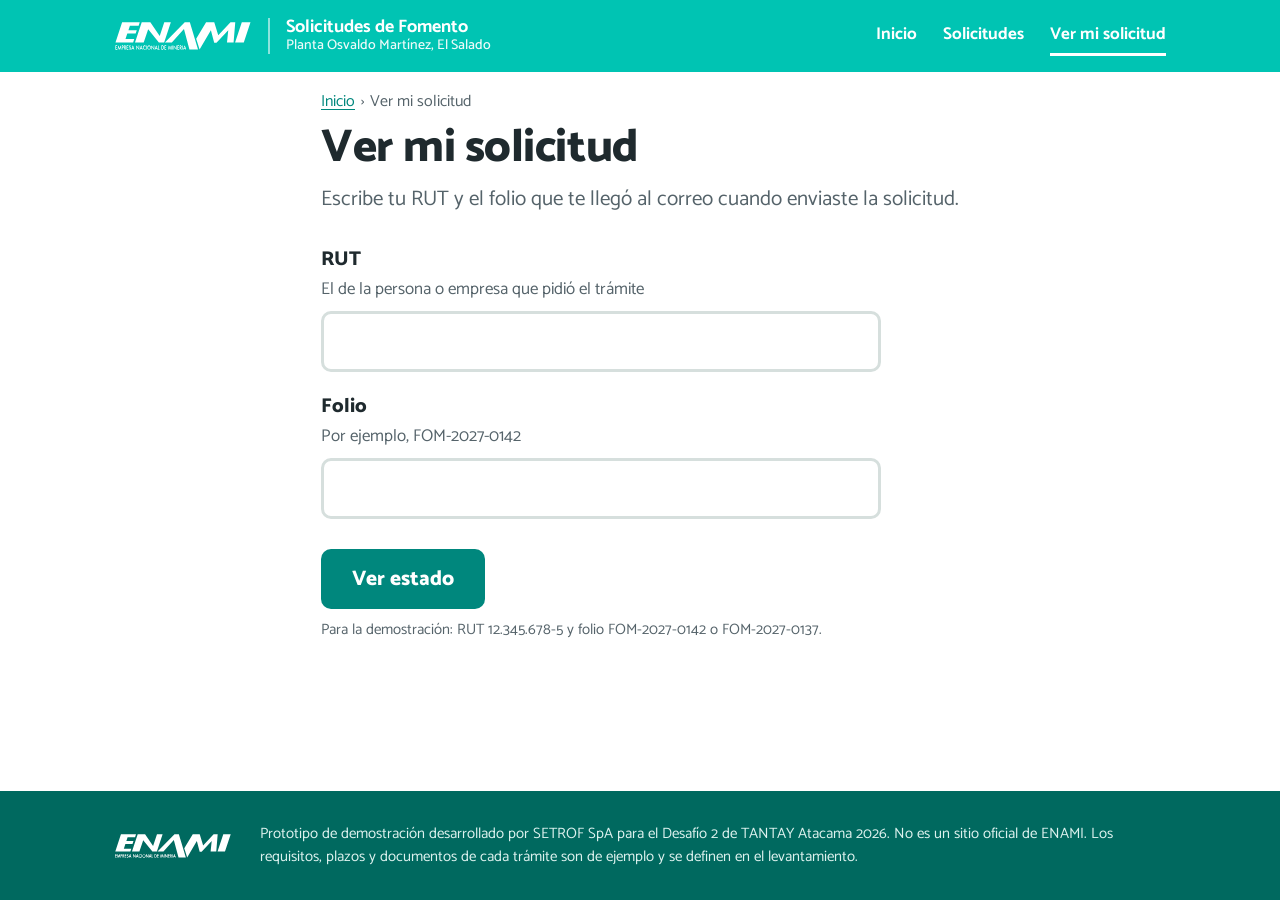
==== estado.html @ 1a8aae2f "Portal Fomento ENAMI - maqueta beta" ====
<!doctype html>
<html lang="es">
<head>
<meta charset="utf-8">
<meta name="viewport" content="width=device-width, initial-scale=1">
<title>Ver mi solicitud | Fomento ENAMI El Salado</title>
<link rel="preconnect" href="https://fonts.googleapis.com">
<link rel="preconnect" href="https://fonts.gstatic.com" crossorigin>
<link href="https://fonts.googleapis.com/css2?family=Catamaran:wght@400;500;600;700;800&display=swap" rel="stylesheet">
<link rel="stylesheet" href="estilos.css">
</head>
<body>
<main class="contenedor angosto">
  <p class="migas"><a href="index.html">Inicio</a><span>&rsaquo;</span>Ver mi solicitud</p>
  <div class="titulo">
    <h1>Ver mi solicitud</h1>
    <p class="lead">Escribe tu RUT y el folio que te llegó al correo cuando enviaste la solicitud.</p>
  </div>
  <form class="consulta" id="consulta" novalidate>
    <div class="campo" id="c-rut"><label for="rut">RUT</label><span class="pista">El de la persona o empresa que pidió el trámite</span><input id="rut" data-rut autocomplete="off"></div>
    <div class="campo" id="c-folio"><label for="folio">Folio</label><span class="pista">Por ejemplo, FOM-2027-0142</span><input id="folio" autocomplete="off"></div>
    <div class="acciones"><button class="btn btn-tea">Ver estado</button></div>
    <p class="demo">Para la demostración: RUT 12.345.678-5 y folio FOM-2027-0142 o FOM-2027-0137.</p>
  </form>
  <section id="resultado" hidden>
    <div class="estado-cab"><h2 id="r-folio"></h2><p id="r-sub"></p></div>
    <div class="aviso" id="aviso" hidden></div>
    <ol class="linea" id="linea"></ol>
  </section>
</main>
<script src="comun.js"></script>
<script>
pintarMarco('estado');
activarRut();
$('#folio').addEventListener('input', (e) => (e.target.value = e.target.value.toUpperCase()));
const ETAPAS = ['Solicitud recibida', 'Documentación completa', 'Evaluación técnica', 'Evaluación comercial', 'Aprobación de jefatura', 'Resolución'];
const CASOS = {
  'FOM-2027-0142': { tramite: 'Anticipo', fecha: 'el 4 de marzo', en: 2, fechas: ['4 mar', '4 mar'] },
  'FOM-2027-0137': { tramite: 'Arriendo', fecha: 'el 27 de febrero', en: 1, fechas: ['27 feb'], falta: 'plan de trabajo' },
};
// Solicitud recién enviada desde la ficha
if (param('folio') === 'FOM-2027-0143') {
  const f = +param('faltan') || 0;
  CASOS['FOM-2027-0143'] = { tramite: (TRAMITES[param('t')] || TRAMITES.anticipo).corto, fecha: 'hoy', en: f ? 1 : 2, fechas: ['hoy', 'hoy'], falta: f ? `${f} documento${f > 1 ? 's' : ''} de tu ficha` : null };
}

function quitarErrores() { $('.resumen-error')?.remove(); $$('.error-campo').forEach((x) => x.remove()); $$('input.mal').forEach((x) => x.classList.remove('mal')); }
function error(id, msg) {
  quitarErrores();
  const caja = document.createElement('div'); caja.className = 'resumen-error'; caja.setAttribute('role', 'alert'); caja.tabIndex = -1;
  caja.innerHTML = `<h2>Hay un problema</h2><ul><li><a href="#${id}">${msg}</a></li></ul>`;
  $('#consulta').prepend(caja);
  $(`#${id}`).classList.add('mal');
  $(`#c-${id}`).insertAdjacentHTML('beforeend', `<span class="error-campo">${msg}</span>`);
  $('a', caja).addEventListener('click', (e) => { e.preventDefault(); $(`#${id}`).focus(); });
  caja.focus();
}

function pintarLinea(en, fechas, falta) {
  $('#linea').innerHTML = ETAPAS.map((t, i) => {
    const cls = i < en ? 'hecho' : i === en ? 'ahora' : '';
    let tx = i < en ? (fechas[i] ? `Listo, ${fechas[i]}` : 'Listo') : i === en ? (falta && i === 1 ? 'Esperando tu documento' : 'En curso') : '';
    if (i === en && i === 2) tx = 'En curso: la está revisando el equipo técnico';
    return `<li class="${cls}"><span class="pt"></span><h3>${t}</h3>${tx ? `<p>${tx}</p>` : ''}</li>`;
  }).join('');
}

function mostrar(folio) {
  const c = CASOS[folio];
  $('#consulta').hidden = true; $('.titulo .lead').textContent = 'Así va tu solicitud. Te avisamos por correo cada vez que cambia de etapa.';
  $('#resultado').hidden = false;
  $('#r-folio').textContent = folio;
  $('#r-sub').textContent = `${c.tramite}, ingresada ${c.fecha}`;
  const av = $('#aviso');
  if (c.falta) {
    av.hidden = false; av.classList.remove('resuelto');
    av.innerHTML = `<p><b>Falta:</b> ${c.falta}. Súbelo aquí y tu solicitud sigue avanzando.</p><label class="btn btn-nar">Subir documento<input type="file" hidden></label>`;
    $('input', av).addEventListener('change', (e) => {
      if (!e.target.files.length) return;
      av.classList.add('resuelto'); av.innerHTML = '<p><b>Documento recibido.</b> Tu solicitud pasa a evaluación técnica.</p>';
      pintarLinea(2, [...c.fechas.slice(0, 1), 'hoy']);
    });
  } else av.hidden = true;
  pintarLinea(c.falta ? 1 : c.en, c.fechas, c.falta);
  $('.titulo h1').setAttribute('tabindex', '-1'); $('.titulo h1').focus();
}

$('#consulta').addEventListener('submit', (e) => {
  e.preventDefault();
  const rut = $('#rut').value, f = $('#folio').value.trim();
  if (!rutValido(rut)) return error('rut', 'Escribe un RUT válido. Revisa el dígito verificador');
  if (!/^FOM-\d{4}-\d{4}$/.test(f)) return error('folio', 'El folio tiene la forma FOM-2027-0142');
  if (!CASOS[f]) return error('folio', 'No encontramos ese folio para este RUT. Revisa el correo con que enviaste tu solicitud');
  quitarErrores();
  mostrar(f);
});

if (param('folio') && CASOS[param('folio')]) mostrar(param('folio'));
</script>
</body>
</html>
---- estilos.css ----
/* Plan A: estructura de sitio de trámites (ChileAtiende / GOV.UK) con colores de enami.cl */
:root{
  --teal:#00C4B3; --teal-p:#00877D; --teal-o:#00695F;
  --naranjo:#F88D2B; --naranjo-o:#C9650C;
  --tinta:#1F2A2E; --gris:#55636A; --roca:#EEF2F1; --linea:#D6DFDD; --claro:#E9F8F6;
  --rojo:#B03A2E;
}
*,*::before,*::after{box-sizing:border-box}
[hidden]{display:none!important}
html{scroll-behavior:smooth}
body{margin:0;background:#fff;color:var(--tinta);font-family:Catamaran,"Segoe UI",Arial,sans-serif;font-size:19px;line-height:1.5;-webkit-font-smoothing:antialiased;display:flex;flex-direction:column;min-height:100vh}
main{flex:1}
h1,h2,h3,p,ul,ol,dl{margin:0}
a{color:var(--teal-p);text-underline-offset:3px}
a:hover{color:var(--teal-o)}
.contenedor{max-width:1100px;margin:0 auto;padding-inline:24px}
.angosto{max-width:720px}
:focus-visible{outline:3px solid var(--naranjo);outline-offset:3px}
@media (prefers-reduced-motion:reduce){*{animation:none!important;transition:none!important;scroll-behavior:auto!important}}

/* Barra */
.barra{background:var(--teal);color:#fff;position:sticky;top:0;z-index:20}
.barra-in{display:flex;align-items:center;justify-content:space-between;gap:20px;min-height:72px}
.marca{display:flex;align-items:center;gap:16px;color:#fff;text-decoration:none}
.marca:hover{color:#fff}
.marca img{height:28px;width:auto;display:block}
.marca span{font-weight:700;font-size:18px;line-height:1.1;border-left:2px solid rgba(255,255,255,.55);padding-left:16px}
.marca small{display:block;font-weight:500;font-size:14px;opacity:.92}
.menu{display:flex;gap:26px}
.menu a{color:#fff;text-decoration:none;font-weight:700;font-size:17px;padding:6px 0;border-bottom:3px solid transparent}
.menu a:hover,.menu a[aria-current=page]{border-color:#fff;color:#fff}

/* Migas */
.migas{font-size:16px;color:var(--gris);padding-top:18px}
.migas a{color:var(--teal-p)}
.migas span{margin:0 6px}

/* Botones */
.btn{display:inline-flex;align-items:center;justify-content:center;gap:10px;font:inherit;font-weight:800;font-size:21px;border:3px solid transparent;border-radius:10px;padding:14px 28px;min-height:60px;text-decoration:none;cursor:pointer;line-height:1.1}
.btn svg{width:22px;height:22px;flex:none}
.btn-nar{background:var(--naranjo);color:var(--tinta)}.btn-nar:hover{background:#ff9d40;color:var(--tinta)}
.btn-tea{background:var(--teal-p);color:#fff}.btn-tea:hover{background:var(--teal-o);color:#fff}
.btn-borde{background:#fff;color:var(--teal-p);border-color:var(--teal-p)}.btn-borde:hover{background:var(--claro)}
.btn-oscuro{background:var(--tinta);color:#fff}.btn-oscuro:hover{background:#33444A;color:#fff}
/* Botón con el estilo del oficial de ClaveÚnica (azul gob.cl) */
.btn-cu{background:#0F69C4;color:#fff;border-radius:6px;font-family:Roboto,"Segoe UI",Arial,sans-serif;font-weight:700;font-size:18px;white-space:nowrap;gap:10px;padding-inline:16px}.btn-cu:hover{background:#0B4E92;color:#fff}.btn.btn-cu svg{width:26px;height:26px}
.btn:disabled{opacity:.7;cursor:progress}
.btn-ancho{width:100%}
.ej{font-size:13px;color:#8A6A2E;background:#FFF4E5;border-radius:4px;padding:1px 6px;font-weight:600;white-space:nowrap;vertical-align:middle}

/* Títulos de página */
.titulo{padding:10px 0 8px}
.titulo h1{font-size:clamp(32px,4vw,46px);font-weight:800;line-height:1.08;letter-spacing:-.01em}
.lead{font-size:21px;color:var(--gris);margin-top:10px;max-width:36em}

/* ---------- Portada ---------- */
.portada{position:relative;display:flex;align-items:center;min-height:calc(100vh - 72px);overflow:hidden;background:#123}
.foto-fondo{position:absolute;inset:0;width:100%;height:100%;object-fit:cover;object-position:70% 30%}
.portada-txt{position:relative;z-index:1;width:auto;max-width:calc(58% + 200px);display:flex;flex-direction:column;align-items:flex-start;padding:56px 0 56px max(24px,calc((100vw - 1100px)/2 + 24px));text-align:left}
.portada h1{font-size:clamp(32px,3.4vw,50px);font-weight:800;line-height:1.05;letter-spacing:-.01em;color:#fff;text-shadow:0 2px 4px rgba(0,0,0,.55),0 2px 22px rgba(0,0,0,.55)}
.portada h1 span{display:block;color:#6FF5E8;margin-top:4px;font-size:.8em;line-height:1.12;white-space:nowrap}
.portada p{font-size:20px;margin-top:18px;color:#F0FAF9;max-width:30em;text-shadow:0 1px 10px rgba(0,0,0,.5)}
.portada .btn{white-space:nowrap;margin-top:30px;font-size:24px;padding:18px 36px;box-shadow:0 10px 24px rgba(0,0,0,.3)}
.portada .bajo{margin-top:20px;font-size:19px;color:#fff;font-weight:700;text-decoration:underline;text-underline-offset:6px;text-decoration-thickness:2px;text-shadow:0 1px 8px rgba(0,0,0,.5)}
.seccion{padding:80px 0}
.seccion h2{font-size:clamp(28px,3.2vw,40px);font-weight:800;line-height:1.1}
.seccion-roca{background:var(--roca)}
.pasos{list-style:none;padding:0;margin-top:40px;display:grid;grid-template-columns:repeat(4,1fr);gap:28px;position:relative}
.pasos::before{content:"";position:absolute;top:27px;left:28px;right:12%;height:3px;background:var(--teal)}
.pasos li{position:relative}
.pasos b{width:56px;height:56px;border-radius:50%;background:var(--teal-p);color:#fff;font-size:26px;font-weight:800;display:flex;align-items:center;justify-content:center;position:relative;border:5px solid var(--roca)}
.pasos li:last-child b{background:var(--naranjo);color:var(--tinta)}
.pasos h3{font-size:23px;font-weight:800;margin-top:16px}
.pasos p{color:var(--gris);margin-top:6px}
.seguridad{background:var(--tinta);color:#fff}
.seg-in{display:grid;grid-template-columns:auto 1fr;gap:40px;align-items:center}
.candado{width:92px;height:92px;color:var(--teal)}
.seguridad p{color:#C9D6D4;font-size:20px;margin-top:12px;max-width:42em}
.ayuda-in{display:grid;grid-template-columns:1fr 1fr;gap:56px;align-items:center}
.ayuda-foto{width:100%;aspect-ratio:4/3;object-fit:cover;object-position:35% 45%;border-radius:14px;display:block}
.ayuda-in .dato{margin-top:28px}
.ayuda-in p{color:var(--gris);margin-top:12px;font-size:20px;max-width:34em}
.dato{border-left:6px solid var(--naranjo);padding:6px 0 6px 22px}
.dato span{display:block;color:var(--gris)}
.dato strong{font-size:22px}

/* ---------- Solicitudes (D) ---------- */
.buscar{display:flex;gap:10px;margin-top:24px;max-width:680px}
.buscar input{flex:1;min-width:0}
.buscar .btn{min-height:56px;font-size:19px;padding:0 24px}
.sin-res{margin-top:16px;color:var(--gris)}
.grupos{display:grid;grid-template-columns:repeat(3,1fr);gap:24px;margin:32px 0 20px}
.grupo{border-top:6px solid var(--teal-p);background:var(--roca);border-radius:0 0 14px 14px;padding:22px}
.grupo.g2{border-color:var(--naranjo)}
.grupo.g3{border-color:#8A9A3B}
.grupo h2{font-size:25px;font-weight:800;line-height:1.15}
.grupo>p{font-size:17px;color:var(--gris);margin-top:4px}
.grupo ul{list-style:none;padding:0;margin-top:16px;display:grid;gap:10px}
.grupo li a{display:flex;justify-content:space-between;align-items:center;gap:12px;background:#fff;border:2px solid var(--linea);border-radius:12px;padding:14px 16px;font-weight:800;font-size:21px;color:var(--teal-o);text-decoration:none;min-height:76px}
.grupo li a:hover{border-color:var(--teal-p)}
.grupo li a small{display:block;font-weight:500;font-size:16px;color:var(--gris)}
.grupo li a svg{flex:none;width:24px;height:24px}
.nota-oficina{font-size:18px;color:var(--gris);border-left:6px solid var(--naranjo);padding:4px 0 4px 18px;margin-bottom:64px}
.nota-oficina strong{color:var(--tinta)}

/* ---------- Solicitudes: franjas con foto real y botón ---------- */
.tram-lista{list-style:none;padding:0;margin:28px 0 24px;display:grid;grid-template-columns:repeat(2,minmax(0,1fr));gap:18px}
.tram{position:relative;display:block;height:190px;border-radius:20px;overflow:hidden;color:#fff;text-decoration:none;box-shadow:0 6px 16px rgba(0,0,0,.18);transition:transform .1s ease,box-shadow .15s ease}
.tram img{position:absolute;inset:0;width:100%;height:100%;object-fit:cover}
.tram::before{content:"";position:absolute;inset:0;background:linear-gradient(90deg,rgba(0,0,0,.68),rgba(0,0,0,.12));z-index:1}
.tram-tx{position:absolute;left:22px;top:20px;right:22px;z-index:2}
.tram-tx b{display:block;font-size:30px;font-weight:800;line-height:1.05;text-shadow:0 1px 6px rgba(0,0,0,.35)}
.tram-tx small{display:block;font-size:17px;opacity:.95;margin-top:4px;max-width:24em;line-height:1.3;text-shadow:0 1px 6px rgba(0,0,0,.4)}
.tram-ir{position:absolute;right:16px;bottom:16px;z-index:2;background:#fff;color:var(--teal-o);font-weight:800;font-size:18px;border-radius:999px;padding:10px 16px 10px 20px;display:flex;align-items:center;gap:6px;box-shadow:0 4px 10px rgba(0,0,0,.25)}
.tram-ir svg{width:20px;height:20px}
.tram:hover{color:#fff;box-shadow:0 10px 24px rgba(0,0,0,.26)}
.tram:hover .tram-ir{background:var(--naranjo);color:var(--tinta)}
.tram:active{transform:scale(.985)}
.tram:focus-visible{outline:4px solid var(--naranjo);outline-offset:3px}

/* ---------- Trámite (A) ---------- */
.t-cab{background:var(--roca);border-bottom:1px solid var(--linea);margin-top:16px}
.t-cab .contenedor{padding-top:24px}
.t-cab small{font-size:16px;color:var(--gris);font-weight:700}
.t-cab h1{font-size:clamp(32px,4vw,44px);font-weight:800;line-height:1.08;margin:4px 0 12px}
.t-datos{display:flex;gap:26px;flex-wrap:wrap;font-size:17px;color:var(--gris);margin-bottom:16px}
.t-datos b{color:var(--tinta)}
.pestanas{display:flex;gap:4px;overflow-x:auto}
.pestanas button{font:inherit;font-size:17px;font-weight:700;background:none;border:0;border-bottom:4px solid transparent;padding:12px 16px;color:var(--gris);cursor:pointer;white-space:nowrap;border-radius:8px 8px 0 0}
.pestanas button:hover{color:var(--teal-o)}
.pestanas button[aria-selected=true]{color:var(--teal-o);border-color:var(--teal-p);background:#fff}
.t-cuerpo{display:grid;grid-template-columns:1fr 320px;gap:40px;padding-top:28px;padding-bottom:72px}
.panel h2{font-size:26px;font-weight:800;margin-bottom:12px}
.panel p,.panel li{font-size:19px}
.panel p+p{margin-top:10px}
.panel ul{padding-left:24px;display:grid;gap:8px}
.panel h3{font-size:20px;font-weight:800;margin:18px 0 6px}
.via{border:2px solid var(--linea);border-radius:12px;padding:16px 18px;margin-top:12px}
.via b{display:block;font-size:20px}
.lado{border:3px solid var(--teal-p);border-radius:14px;padding:22px;align-self:start;display:flex;flex-direction:column;gap:12px;position:sticky;top:96px}
.lado h2{font-size:23px;font-weight:800}
.lado p{font-size:17px;color:var(--gris)}

/* ---------- Ficha (E): una pregunta por pantalla ---------- */
.ficha{padding:22px 0 80px}
.volver{display:inline-flex;align-items:center;gap:6px;font-size:19px;font-weight:700;background:none;border:0;font-family:inherit;color:var(--teal-p);cursor:pointer;padding:6px 0;text-decoration:underline;text-underline-offset:4px}
.volver svg{width:18px;height:18px}
.ficha-tram{display:flex;align-items:center;gap:14px;margin-top:16px;background:var(--roca);border-radius:14px;padding:10px 14px 10px 10px}
.ficha-tram img{width:56px;height:56px;border-radius:50%;object-fit:cover;border:3px solid #fff;box-shadow:0 3px 8px rgba(0,0,0,.2);flex:none}
.ficha-tram small{display:block;font-size:14px;color:var(--gris);line-height:1.1}
.ficha-tram b{display:block;font-size:20px;font-weight:800;color:var(--teal-o);line-height:1.15}
.progreso{margin-top:16px;font-size:17px;color:var(--gris);font-weight:700}
.barra-av{height:8px;background:var(--roca);border-radius:4px;margin-top:6px;overflow:hidden}
.barra-av i{display:block;height:100%;background:var(--teal);transition:width .3s}
.pregunta{margin-top:26px}
.pregunta h1{font-size:clamp(30px,4vw,40px);font-weight:800;line-height:1.1}
.pregunta .ayuda{font-size:19px;color:var(--gris);margin-top:8px}
.ops{display:grid;gap:14px;margin-top:24px}
.op{display:flex;align-items:center;gap:16px;border:3px solid var(--linea);border-radius:14px;padding:18px 20px;font-size:22px;font-weight:700;cursor:pointer;background:#fff;position:relative}
.op:hover{border-color:var(--teal-p)}
.op input{position:absolute;opacity:0}
.op i{flex:none;width:32px;height:32px;border-radius:50%;border:3px solid var(--gris);background:#fff}
.op small{display:block;font-size:17px;font-weight:500;color:var(--gris)}
.op:has(input:checked){border-color:var(--teal-p);background:var(--claro)}
.op:has(input:checked) i{border:10px solid var(--teal-p)}
.op:has(input:focus-visible){outline:3px solid var(--naranjo);outline-offset:3px}
.campo{margin-top:20px}
.campo label{display:block;font-weight:800;font-size:20px}
.campo .pista{display:block;font-size:17px;color:var(--gris);margin-top:2px}
input:not([type=radio]):not([type=checkbox]):not([type=file]){font:inherit;font-size:21px;width:100%;padding:12px 16px;border:3px solid var(--linea);border-radius:10px;background:#fff;color:var(--tinta);min-height:60px;margin-top:8px}
input:focus{border-color:var(--teal-p);outline:none;box-shadow:0 0 0 3px rgba(0,196,179,.3)}
input[readonly]{background:var(--roca);color:var(--gris)}
input.mal{border-color:var(--rojo)}
.error-campo{display:block;color:var(--rojo);font-weight:700;font-size:17px;margin-top:6px}
.resumen-error{border:4px solid var(--rojo);border-radius:10px;padding:16px 20px;margin-top:22px}
.resumen-error h2{font-size:21px;font-weight:800}
.resumen-error ul{margin-top:6px;padding-left:22px}
.resumen-error a{color:var(--rojo);font-weight:700}
.acciones{margin-top:30px;display:flex;gap:14px;flex-wrap:wrap;align-items:center}
.verificado{display:flex;align-items:center;gap:12px;background:var(--claro);color:var(--teal-o);font-weight:800;font-size:19px;padding:14px 18px;border-radius:10px;margin-top:20px}
.verificado::before,.ok::before{content:"";flex:none;width:26px;height:26px;border-radius:50%;background:var(--teal-p) url("data:image/svg+xml,%3Csvg xmlns='http://www.w3.org/2000/svg' viewBox='0 0 20 20'%3E%3Cpath d='M5 10.5l3 3 7-7' fill='none' stroke='white' stroke-width='2.4'/%3E%3C/svg%3E") center/17px no-repeat}
.docs{list-style:none;padding:0;margin-top:22px;border-top:2px solid var(--linea)}
.docs li{display:flex;justify-content:space-between;align-items:center;gap:14px;padding:16px 0;border-bottom:2px solid var(--linea)}
.docs .nom{font-weight:700;font-size:20px}
.docs .nom small{display:block;font-weight:500;color:var(--gris);font-size:16px}
.docs label.btn{min-height:50px;padding:8px 18px;font-size:18px;white-space:nowrap;width:auto;flex:none}
.ok{color:var(--teal-o);font-weight:800;display:flex;align-items:center;gap:8px;white-space:nowrap}
.revisar{margin-top:22px;border-top:2px solid var(--linea)}
.revisar div{display:grid;grid-template-columns:200px 1fr auto;gap:12px;padding:14px 0;border-bottom:2px solid var(--linea);font-size:19px;align-items:baseline}
.revisar dt{color:var(--gris);font-weight:700}
.revisar dd{margin:0;font-weight:600;overflow-wrap:anywhere}
.revisar button{font:inherit;font-size:17px;font-weight:700;color:var(--teal-p);background:none;border:0;text-decoration:underline;cursor:pointer;padding:0}
.firma{margin-top:34px;border:3px solid var(--linea);border-radius:14px;padding:22px}
.firma h2{font-size:25px;font-weight:800}
.acepto{display:flex;gap:14px;align-items:flex-start;margin:14px 0 18px;font-size:19px;cursor:pointer}
.acepto input{width:28px;height:28px;margin-top:2px;accent-color:var(--teal-p);flex:none}
.codigo-fila{display:flex;gap:12px;align-items:flex-end}
.codigo-fila input{letter-spacing:.3em;font-size:26px!important;max-width:240px}
.demo{font-size:15px;color:var(--gris);margin-top:10px}
.sello{border:3px solid var(--teal-p);border-left-width:10px;border-radius:10px;padding:16px 20px;background:#F3FBFA;font-size:17px;line-height:1.5}
.sello b{display:block;font-size:22px;color:var(--teal-o)}
.sello span{color:var(--gris);font-size:15px}
.envio{text-align:center;padding:40px 0}
.candado-anim{width:90px;height:90px;color:var(--teal-p)}
.candado-anim .arco{transform-origin:44px 28px;animation:cierra 1.1s ease-in-out forwards}
@keyframes cierra{0%{transform:translateY(-8px) rotate(25deg)}60%{transform:translateY(-8px) rotate(0)}100%{transform:none}}
.envio p{font-size:22px;font-weight:700;margin-top:12px}
.confirmacion{background:var(--teal-p);color:#fff;border-radius:14px;padding:34px 28px;text-align:center;margin-top:24px}
.confirmacion h1{font-size:36px;font-weight:800}
.confirmacion p{font-size:20px;margin-top:12px;color:#E3F7F4}
.confirmacion .folio{font-size:46px;font-weight:800;letter-spacing:.02em;color:#fff;margin-top:2px}
.sigue h2{font-size:26px;font-weight:800;margin-top:34px}
.sigue p{font-size:19px;margin-top:8px}

/* ---------- Estado ---------- */
.consulta{max-width:560px;margin-top:22px}
.estado-cab{margin-top:30px;padding:20px 22px;background:var(--roca);border-radius:12px}
.estado-cab h2{font-size:30px;font-weight:800}
.estado-cab p{color:var(--gris)}
.aviso{background:#FFF1E2;border-left:8px solid var(--naranjo);padding:18px 20px;border-radius:8px;margin-top:22px;display:flex;flex-direction:column;gap:12px;align-items:flex-start}
.aviso.resuelto{background:var(--claro);border-color:var(--teal-p)}
.linea{list-style:none;padding:0;margin:28px 0 70px}
.linea li{position:relative;padding:0 0 28px 52px}
.linea li::before{content:"";position:absolute;left:14px;top:32px;bottom:-2px;width:3px;background:var(--linea)}
.linea li:last-child::before{display:none}
.linea li.hecho::before{background:var(--teal-p)}
.linea .pt{position:absolute;left:0;top:2px;width:31px;height:31px;border-radius:50%;border:3px solid var(--linea);background:#fff}
.linea li.hecho .pt{background:var(--teal-p) url("data:image/svg+xml,%3Csvg xmlns='http://www.w3.org/2000/svg' viewBox='0 0 20 20'%3E%3Cpath d='M5 10.5l3 3 7-7' fill='none' stroke='white' stroke-width='2.6'/%3E%3C/svg%3E") center/18px no-repeat;border-color:var(--teal-p)}
.linea li.ahora .pt{border-color:var(--naranjo);box-shadow:0 0 0 5px rgba(248,141,43,.25)}
.linea li.ahora .pt::after{content:"";position:absolute;inset:5px;border-radius:50%;background:var(--naranjo)}
.linea h3{font-size:21px;font-weight:800}
.linea li:not(.hecho):not(.ahora) h3{color:var(--gris);font-weight:600}
.linea p{color:var(--gris);font-size:17px}
.linea li.ahora p{color:var(--naranjo-o);font-weight:700}

/* Pie */
.pie{background:var(--teal-o);color:#DDF2EF;padding:32px 0}
.pie-in{display:flex;gap:28px;align-items:center}
.pie img{height:24px;width:auto;flex:none}
.pie p{font-size:15px;max-width:60em}

/* Celular */
@media (max-width:900px){
  .portada{flex-direction:column;align-items:stretch;min-height:0;background:var(--roca)}
  .foto-fondo{position:static;height:auto;aspect-ratio:1121/531;object-position:70% 30%}
  .portada-txt{width:auto;margin:0;padding:32px 24px 48px}
  .portada h1{color:var(--tinta);text-shadow:none}
  .portada h1 span{color:var(--teal-p);white-space:normal}
  .portada p{color:var(--gris);text-shadow:none}
  .portada .bajo{color:var(--teal-o);text-shadow:none}
  .pasos{grid-template-columns:1fr 1fr;row-gap:36px}.pasos::before{display:none}
  .ayuda-in{grid-template-columns:1fr;gap:28px}
  .grupos{grid-template-columns:1fr;gap:18px}
  .tram-lista{grid-template-columns:1fr;gap:12px}
  .t-cuerpo{grid-template-columns:1fr;gap:24px}
  .lado{order:-1;position:static}
}
@media (max-width:640px){
  body{font-size:18px}
  .contenedor{padding-inline:16px}
  .marca small{display:none}
  .marca span{display:none}
  .marca img{height:22px}
  .barra-in{min-height:60px;gap:12px}
  .menu{gap:16px}.menu a{font-size:16px;white-space:nowrap}.menu a.solo-ancho{display:none}
  /* Portada en celular: foto completa arriba, texto abajo */
  /* Portada en celular: foto a pantalla completa con degradado negro abajo */
  .portada{position:relative;justify-content:flex-end;min-height:0;height:min(calc(100vh - 60px),620px);height:min(calc(100svh - 60px),620px);max-height:none;background:#1F2A2E}
  .foto-fondo{position:absolute;inset:0;height:100%;aspect-ratio:auto;object-position:68% 55%}
  .portada::after{content:"";position:absolute;left:0;right:0;bottom:0;height:62%;background:linear-gradient(180deg,rgba(0,0,0,0) 0%,rgba(0,0,0,.55) 40%,rgba(0,0,0,.85) 100%)}
  .portada-txt{position:relative;z-index:1;padding:0 20px 22px}
  .portada h1{color:#fff;text-shadow:0 2px 10px rgba(0,0,0,.35)}
  .portada h1 span{color:#6FF5E8;white-space:normal}
  .portada h1 span br{display:none}
  .portada .bajo{color:#fff;text-shadow:none}
  .portada h1{font-size:31px;line-height:1.1}
  .portada p{font-size:17px;margin-top:12px}
  .portada .btn{align-self:stretch;font-size:21px;padding:16px;margin-top:18px;box-shadow:0 8px 20px rgba(0,0,0,.3)}
  .portada .bajo{align-self:center;font-size:18px;margin-top:16px}
  .seccion{padding:56px 0}
  .pasos{grid-template-columns:1fr}
  .seg-in{grid-template-columns:1fr;gap:18px}.candado{width:64px;height:64px}
  .buscar .btn{padding:0 16px;width:auto}
  .btn{width:100%}
  .acciones .btn{width:100%}
  .op{font-size:20px;padding:16px}
  .tram-lista{margin-top:16px}
  .titulo h1{font-size:28px}
  .titulo .lead{font-size:17px;margin-top:6px}
  .tram{height:146px;border-radius:18px}
  .tram-tx{left:14px;top:12px}
  .tram-tx b{font-size:24px}
  .tram-tx small{font-size:14px;max-width:17em}
  .tram-ir{right:12px;bottom:12px;font-size:16px;padding:8px 14px 8px 16px}
  .tram-ir svg{width:18px;height:18px}
  .revisar div{grid-template-columns:1fr auto}
  .revisar dd{grid-column:1/-1;grid-row:2}
  .codigo-fila{flex-direction:column;align-items:stretch}
  .codigo-fila input{max-width:none}
  .confirmacion .folio{font-size:34px}
  .pie-in{flex-direction:column;align-items:flex-start}
}
h1[tabindex="-1"]:focus{outline:none}
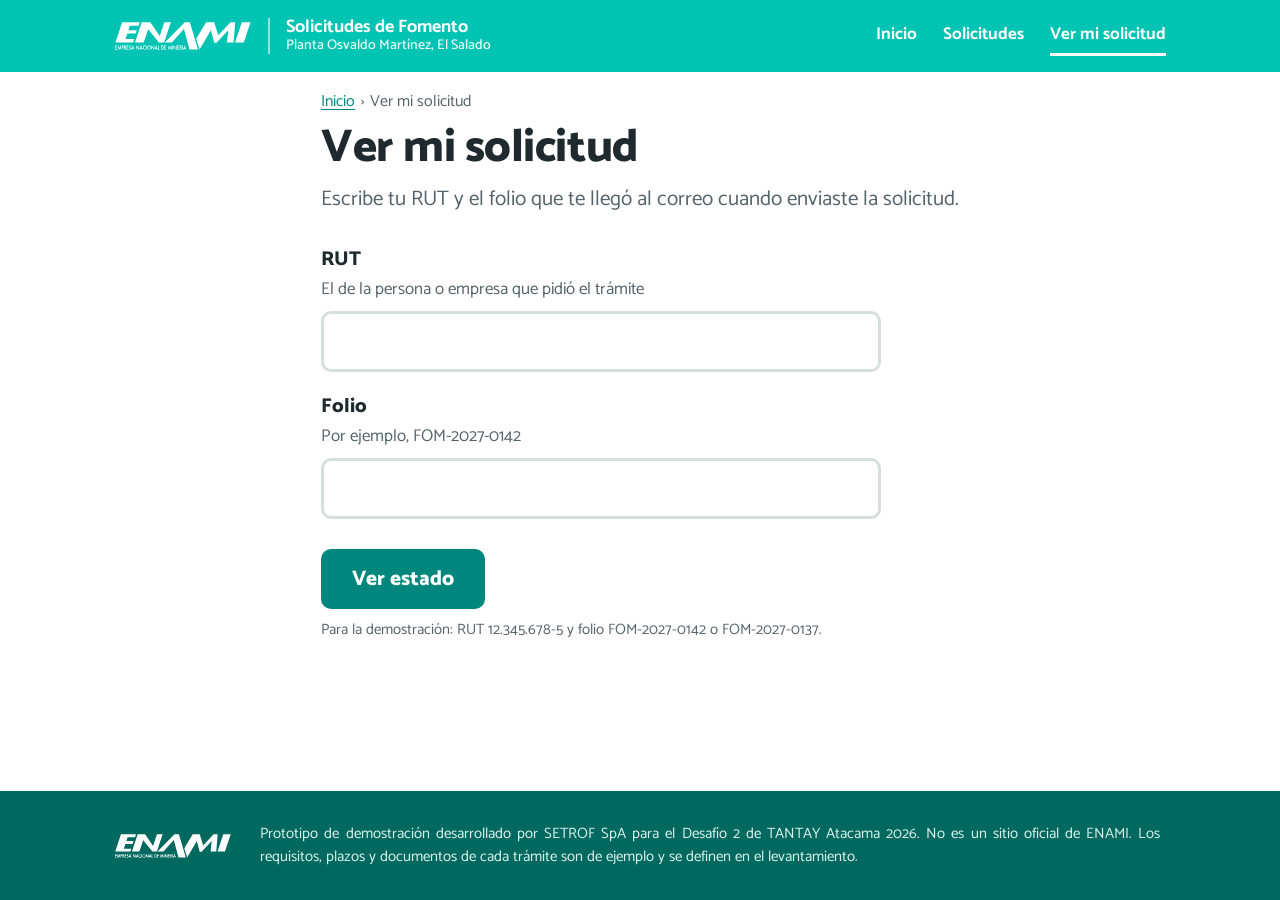
==== commit f138dc85: "correccion de empadronamiento div" ====
--- a/estado.html
+++ b/estado.html
@@ -38,7 +38,6 @@
   'FOM-2027-0142': { tramite: 'Anticipo', fecha: 'el 4 de marzo', en: 2, fechas: ['4 mar', '4 mar'] },
   'FOM-2027-0137': { tramite: 'Arriendo', fecha: 'el 27 de febrero', en: 1, fechas: ['27 feb'], falta: 'plan de trabajo' },
 };
-// Solicitud recién enviada desde la ficha
 if (param('folio') === 'FOM-2027-0143') {
   const f = +param('faltan') || 0;
   CASOS['FOM-2027-0143'] = { tramite: (TRAMITES[param('t')] || TRAMITES.anticipo).corto, fecha: 'hoy', en: f ? 1 : 2, fechas: ['hoy', 'hoy'], falta: f ? `${f} documento${f > 1 ? 's' : ''} de tu ficha` : null };
--- a/estilos.css
+++ b/estilos.css
@@ -1,4 +1,3 @@
-/* Plan A: estructura de sitio de trámites (ChileAtiende / GOV.UK) con colores de enami.cl */
 :root{
   --teal:#00C4B3; --teal-p:#00877D; --teal-o:#00695F;
   --naranjo:#F88D2B; --naranjo-o:#C9650C;
@@ -18,7 +17,6 @@
 :focus-visible{outline:3px solid var(--naranjo);outline-offset:3px}
 @media (prefers-reduced-motion:reduce){*{animation:none!important;transition:none!important;scroll-behavior:auto!important}}
 
-/* Barra */
 .barra{background:var(--teal);color:#fff;position:sticky;top:0;z-index:20}
 .barra-in{display:flex;align-items:center;justify-content:space-between;gap:20px;min-height:72px}
 .marca{display:flex;align-items:center;gap:16px;color:#fff;text-decoration:none}
@@ -30,32 +28,27 @@
 .menu a{color:#fff;text-decoration:none;font-weight:700;font-size:17px;padding:6px 0;border-bottom:3px solid transparent}
 .menu a:hover,.menu a[aria-current=page]{border-color:#fff;color:#fff}
 
-/* Migas */
 .migas{font-size:16px;color:var(--gris);padding-top:18px}
 .migas a{color:var(--teal-p)}
 .migas span{margin:0 6px}
 
-/* Botones */
 .btn{display:inline-flex;align-items:center;justify-content:center;gap:10px;font:inherit;font-weight:800;font-size:21px;border:3px solid transparent;border-radius:10px;padding:14px 28px;min-height:60px;text-decoration:none;cursor:pointer;line-height:1.1}
 .btn svg{width:22px;height:22px;flex:none}
 .btn-nar{background:var(--naranjo);color:var(--tinta)}.btn-nar:hover{background:#ff9d40;color:var(--tinta)}
 .btn-tea{background:var(--teal-p);color:#fff}.btn-tea:hover{background:var(--teal-o);color:#fff}
 .btn-borde{background:#fff;color:var(--teal-p);border-color:var(--teal-p)}.btn-borde:hover{background:var(--claro)}
 .btn-oscuro{background:var(--tinta);color:#fff}.btn-oscuro:hover{background:#33444A;color:#fff}
-/* Botón con el estilo del oficial de ClaveÚnica (azul gob.cl) */
 .btn-cu{background:#0F69C4;color:#fff;border-radius:6px;font-family:Roboto,"Segoe UI",Arial,sans-serif;font-weight:700;font-size:18px;white-space:nowrap;gap:10px;padding-inline:16px}.btn-cu:hover{background:#0B4E92;color:#fff}.btn.btn-cu svg{width:26px;height:26px}
 .btn:disabled{opacity:.7;cursor:progress}
 .btn-ancho{width:100%}
 .ej{font-size:13px;color:#8A6A2E;background:#FFF4E5;border-radius:4px;padding:1px 6px;font-weight:600;white-space:nowrap;vertical-align:middle}
 
-/* Títulos de página */
 .titulo{padding:10px 0 8px}
 .titulo h1{font-size:clamp(32px,4vw,46px);font-weight:800;line-height:1.08;letter-spacing:-.01em}
 .lead{font-size:21px;color:var(--gris);margin-top:10px;max-width:36em}
 
-/* ---------- Portada ---------- */
-.portada{position:relative;display:flex;align-items:center;min-height:calc(100vh - 72px);overflow:hidden;background:#123}
-.foto-fondo{position:absolute;inset:0;width:100%;height:100%;object-fit:cover;object-position:70% 30%}
+.portada{position:relative;display:flex;align-items:center;min-height:clamp(480px,41vw,640px);overflow:hidden;background:#123}
+.foto-fondo{position:absolute;inset:0;width:100%;height:100%;object-fit:cover;object-position:100% 35%}
 .portada-txt{position:relative;z-index:1;width:auto;max-width:calc(58% + 200px);display:flex;flex-direction:column;align-items:flex-start;padding:56px 0 56px max(24px,calc((100vw - 1100px)/2 + 24px));text-align:left}
 .portada h1{font-size:clamp(32px,3.4vw,50px);font-weight:800;line-height:1.05;letter-spacing:-.01em;color:#fff;text-shadow:0 2px 4px rgba(0,0,0,.55),0 2px 22px rgba(0,0,0,.55)}
 .portada h1 span{display:block;color:#6FF5E8;margin-top:4px;font-size:.8em;line-height:1.12;white-space:nowrap}
@@ -84,7 +77,6 @@
 .dato span{display:block;color:var(--gris)}
 .dato strong{font-size:22px}
 
-/* ---------- Solicitudes (D) ---------- */
 .buscar{display:flex;gap:10px;margin-top:24px;max-width:680px}
 .buscar input{flex:1;min-width:0}
 .buscar .btn{min-height:56px;font-size:19px;padding:0 24px}
@@ -100,10 +92,10 @@
 .grupo li a:hover{border-color:var(--teal-p)}
 .grupo li a small{display:block;font-weight:500;font-size:16px;color:var(--gris)}
 .grupo li a svg{flex:none;width:24px;height:24px}
-.nota-oficina{font-size:18px;color:var(--gris);border-left:6px solid var(--naranjo);padding:4px 0 4px 18px;margin-bottom:64px}
+.nota-oficina{font-size:18px;color:var(--gris);border-left:6px solid var(--naranjo);padding:4px 0 4px 18px;margin-bottom:64px;text-align:justify}
 .nota-oficina strong{color:var(--tinta)}
-
-/* ---------- Solicitudes: franjas con foto real y botón ---------- */
+.solo-cel{display:none}
+
 .tram-lista{list-style:none;padding:0;margin:28px 0 24px;display:grid;grid-template-columns:repeat(2,minmax(0,1fr));gap:18px}
 .tram{position:relative;display:block;height:190px;border-radius:20px;overflow:hidden;color:#fff;text-decoration:none;box-shadow:0 6px 16px rgba(0,0,0,.18);transition:transform .1s ease,box-shadow .15s ease}
 .tram img{position:absolute;inset:0;width:100%;height:100%;object-fit:cover}
@@ -118,7 +110,6 @@
 .tram:active{transform:scale(.985)}
 .tram:focus-visible{outline:4px solid var(--naranjo);outline-offset:3px}
 
-/* ---------- Trámite (A) ---------- */
 .t-cab{background:var(--roca);border-bottom:1px solid var(--linea);margin-top:16px}
 .t-cab .contenedor{padding-top:24px}
 .t-cab small{font-size:16px;color:var(--gris);font-weight:700}
@@ -141,7 +132,6 @@
 .lado h2{font-size:23px;font-weight:800}
 .lado p{font-size:17px;color:var(--gris)}
 
-/* ---------- Ficha (E): una pregunta por pantalla ---------- */
 .ficha{padding:22px 0 80px}
 .volver{display:inline-flex;align-items:center;gap:6px;font-size:19px;font-weight:700;background:none;border:0;font-family:inherit;color:var(--teal-p);cursor:pointer;padding:6px 0;text-decoration:underline;text-underline-offset:4px}
 .volver svg{width:18px;height:18px}
@@ -212,7 +202,6 @@
 .sigue h2{font-size:26px;font-weight:800;margin-top:34px}
 .sigue p{font-size:19px;margin-top:8px}
 
-/* ---------- Estado ---------- */
 .consulta{max-width:560px;margin-top:22px}
 .estado-cab{margin-top:30px;padding:20px 22px;background:var(--roca);border-radius:12px}
 .estado-cab h2{font-size:30px;font-weight:800}
@@ -233,13 +222,11 @@
 .linea p{color:var(--gris);font-size:17px}
 .linea li.ahora p{color:var(--naranjo-o);font-weight:700}
 
-/* Pie */
 .pie{background:var(--teal-o);color:#DDF2EF;padding:32px 0}
 .pie-in{display:flex;gap:28px;align-items:center}
 .pie img{height:24px;width:auto;flex:none}
-.pie p{font-size:15px;max-width:60em}
-
-/* Celular */
+.pie p{font-size:15px;max-width:60em;text-align:justify}
+
 @media (max-width:900px){
   .portada{flex-direction:column;align-items:stretch;min-height:0;background:var(--roca)}
   .foto-fondo{position:static;height:auto;aspect-ratio:1121/531;object-position:70% 30%}
@@ -263,20 +250,18 @@
   .marca img{height:22px}
   .barra-in{min-height:60px;gap:12px}
   .menu{gap:16px}.menu a{font-size:16px;white-space:nowrap}.menu a.solo-ancho{display:none}
-  /* Portada en celular: foto completa arriba, texto abajo */
-  /* Portada en celular: foto a pantalla completa con degradado negro abajo */
-  .portada{position:relative;justify-content:flex-end;min-height:0;height:min(calc(100vh - 60px),620px);height:min(calc(100svh - 60px),620px);max-height:none;background:#1F2A2E}
-  .foto-fondo{position:absolute;inset:0;height:100%;aspect-ratio:auto;object-position:68% 55%}
+  .portada{position:relative;justify-content:flex-end;min-height:0;height:calc(100vh - 60px);height:calc(100svh - 60px);max-height:none;background:#1F2A2E}
+  .foto-fondo{position:absolute;inset:0;height:100%;aspect-ratio:auto;object-position:50% 22%}
   .portada::after{content:"";position:absolute;left:0;right:0;bottom:0;height:62%;background:linear-gradient(180deg,rgba(0,0,0,0) 0%,rgba(0,0,0,.55) 40%,rgba(0,0,0,.85) 100%)}
-  .portada-txt{position:relative;z-index:1;padding:0 20px 22px}
+  .portada-txt{position:relative;z-index:1;padding:0 20px 28px}
   .portada h1{color:#fff;text-shadow:0 2px 10px rgba(0,0,0,.35)}
   .portada h1 span{color:#6FF5E8;white-space:normal}
   .portada h1 span br{display:none}
   .portada .bajo{color:#fff;text-shadow:none}
   .portada h1{font-size:31px;line-height:1.1}
   .portada p{font-size:17px;margin-top:12px}
-  .portada .btn{align-self:stretch;font-size:21px;padding:16px;margin-top:18px;box-shadow:0 8px 20px rgba(0,0,0,.3)}
-  .portada .bajo{align-self:center;font-size:18px;margin-top:16px}
+  .portada .btn{align-self:stretch;font-size:21px;padding:14px;min-height:56px;margin-top:16px;box-shadow:0 8px 20px rgba(0,0,0,.3)}
+  .portada .bajo{align-self:center;font-size:18px;margin-top:12px}
   .seccion{padding:56px 0}
   .pasos{grid-template-columns:1fr}
   .seg-in{grid-template-columns:1fr;gap:18px}.candado{width:64px;height:64px}
@@ -285,6 +270,9 @@
   .acciones .btn{width:100%}
   .op{font-size:20px;padding:16px}
   .tram-lista{margin-top:16px}
+  .solo-cel{display:inline}
+  .nota-oficina{font-size:clamp(13px,4.1vw,16px);text-align:justify;padding-left:14px}
+  .nota-oficina .una-linea{white-space:nowrap}
   .titulo h1{font-size:28px}
   .titulo .lead{font-size:17px;margin-top:6px}
   .tram{height:146px;border-radius:18px}
@@ -301,3 +289,4 @@
   .pie-in{flex-direction:column;align-items:flex-start}
 }
 h1[tabindex="-1"]:focus{outline:none}
+.solo-hero main{flex:none}.solo-hero .pie{flex:1}
